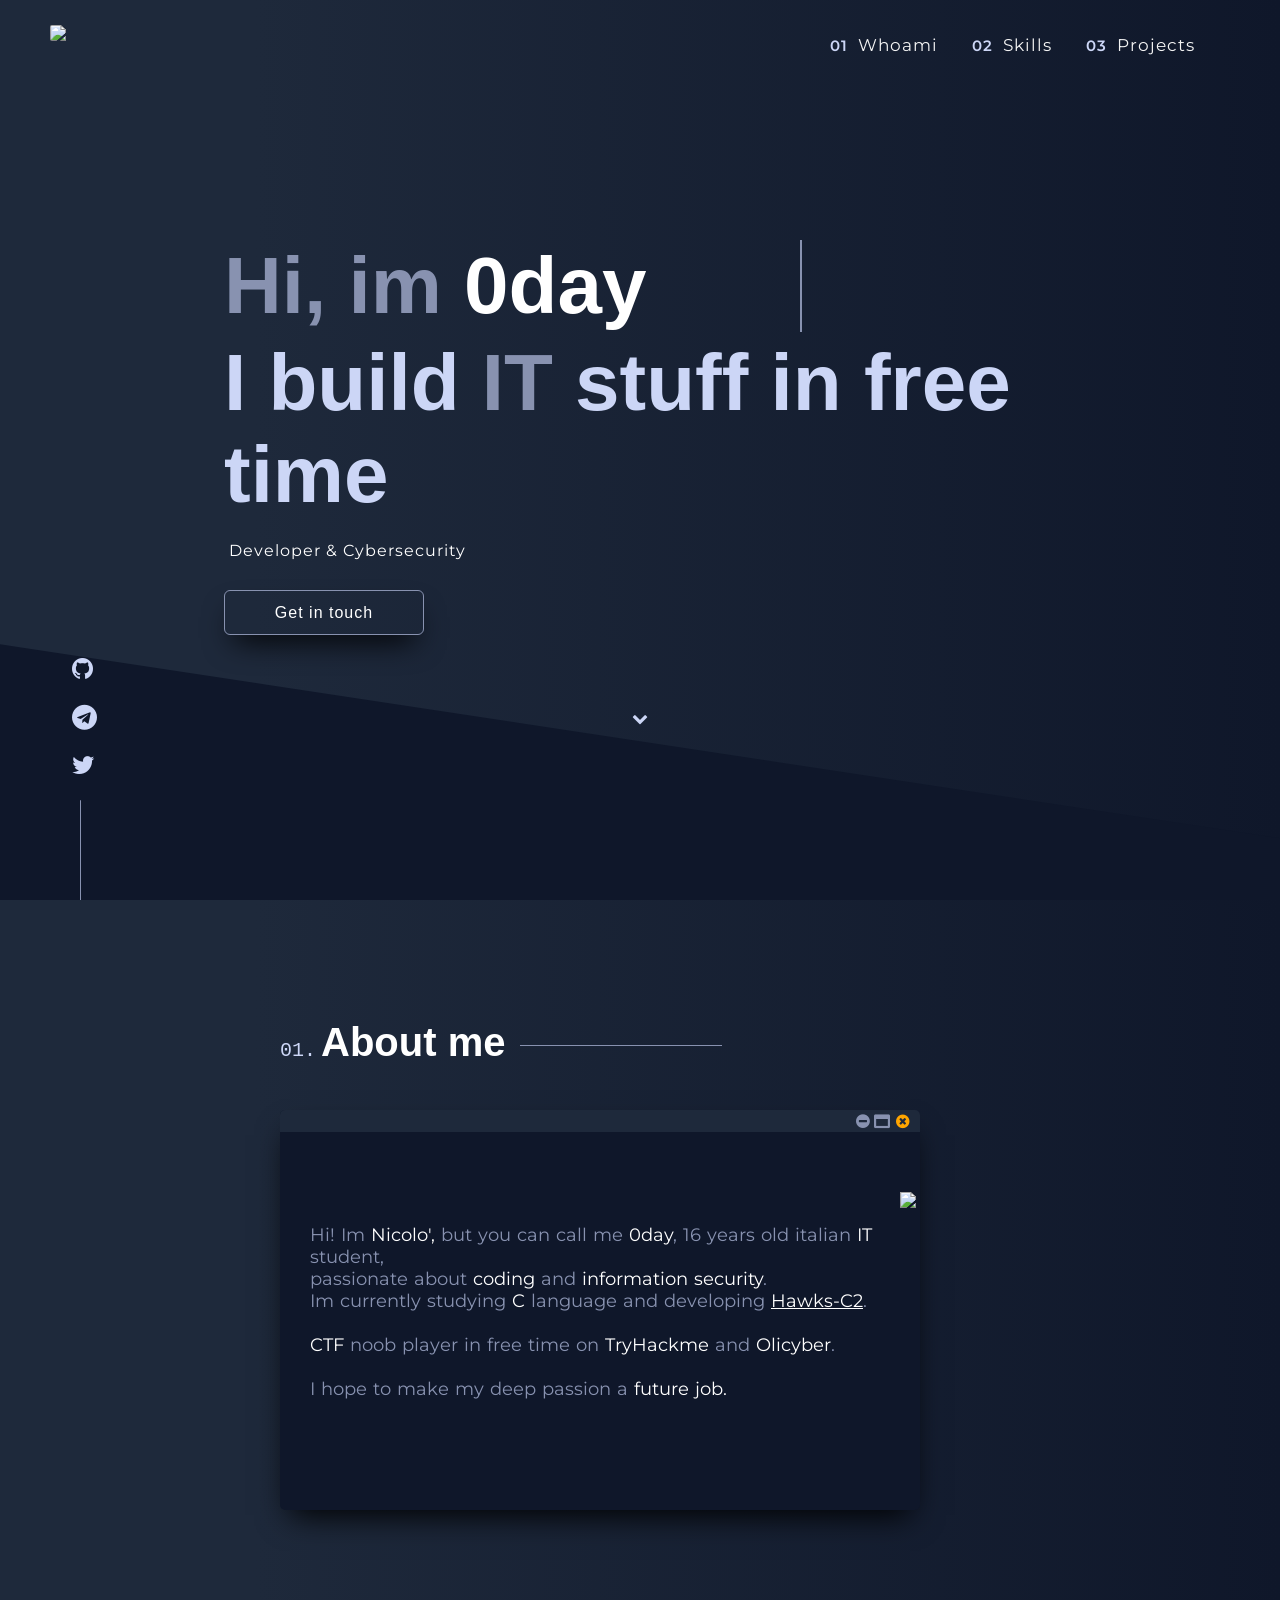
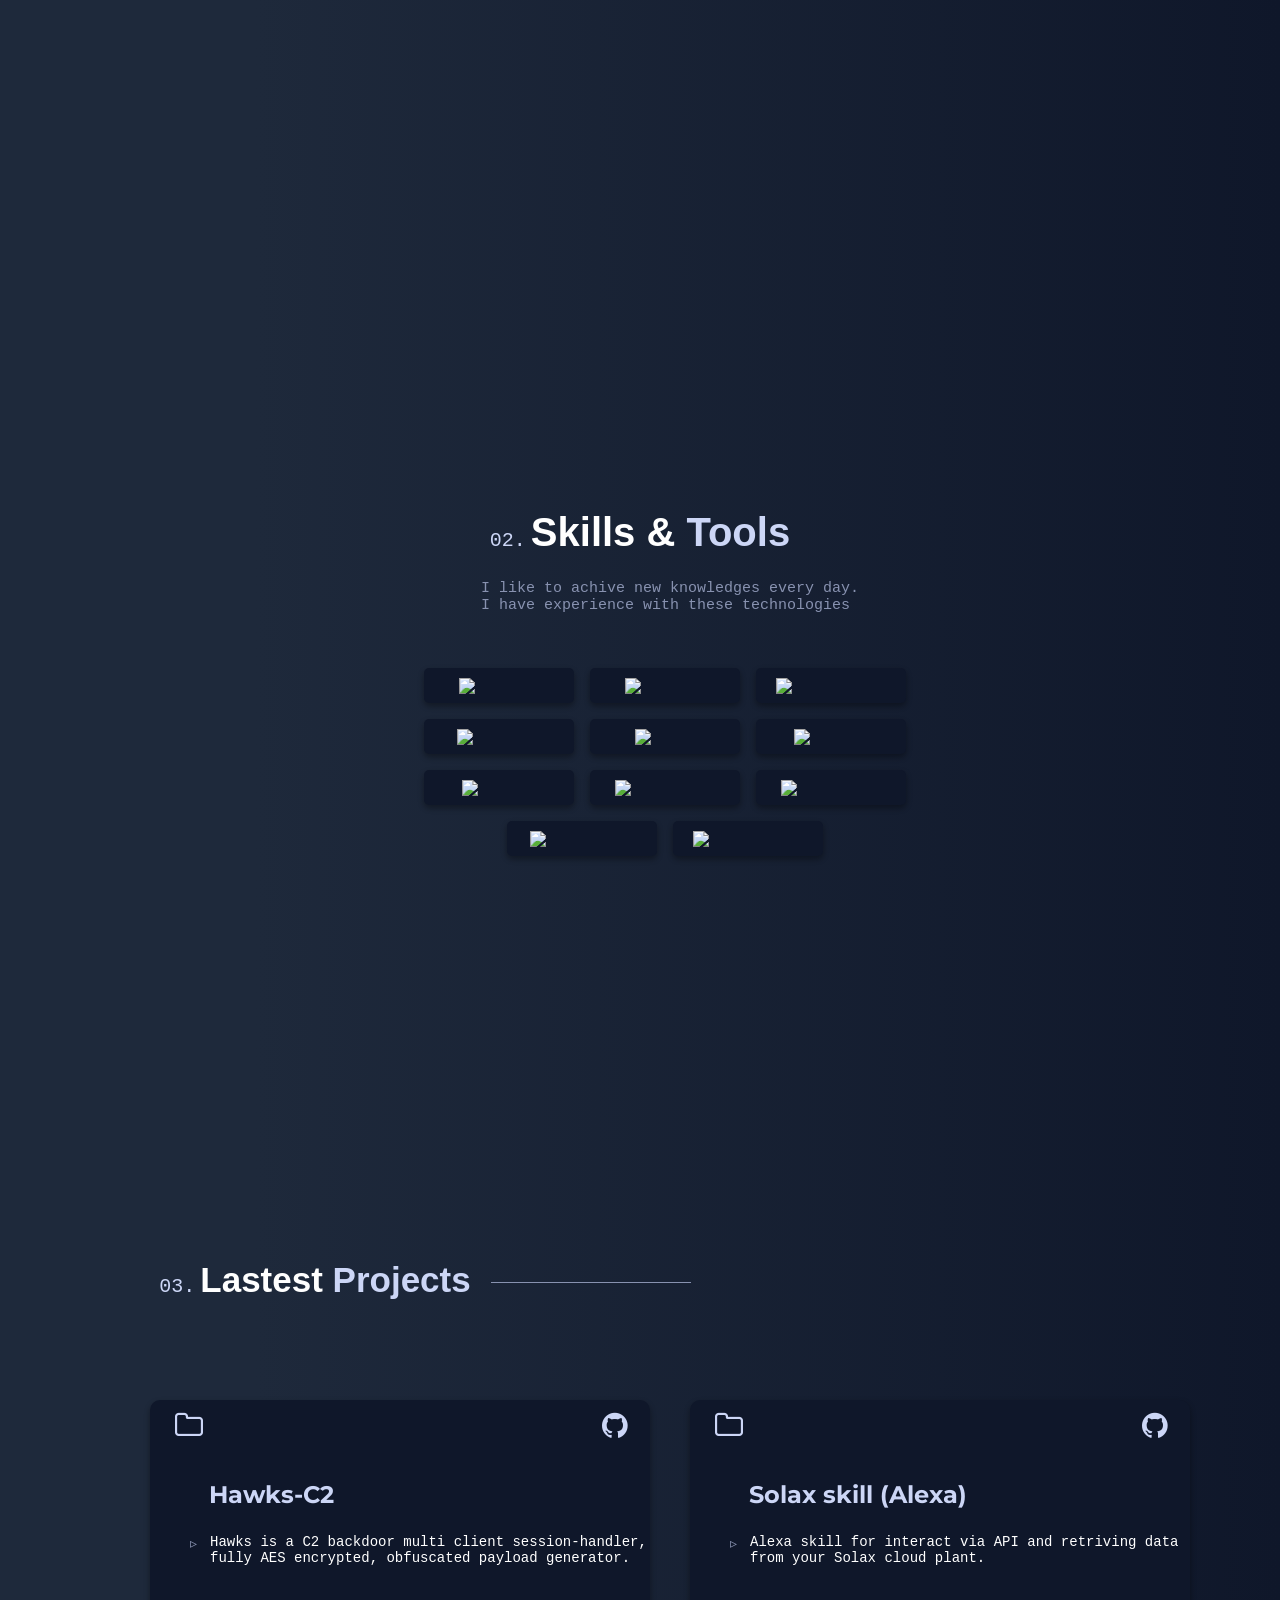
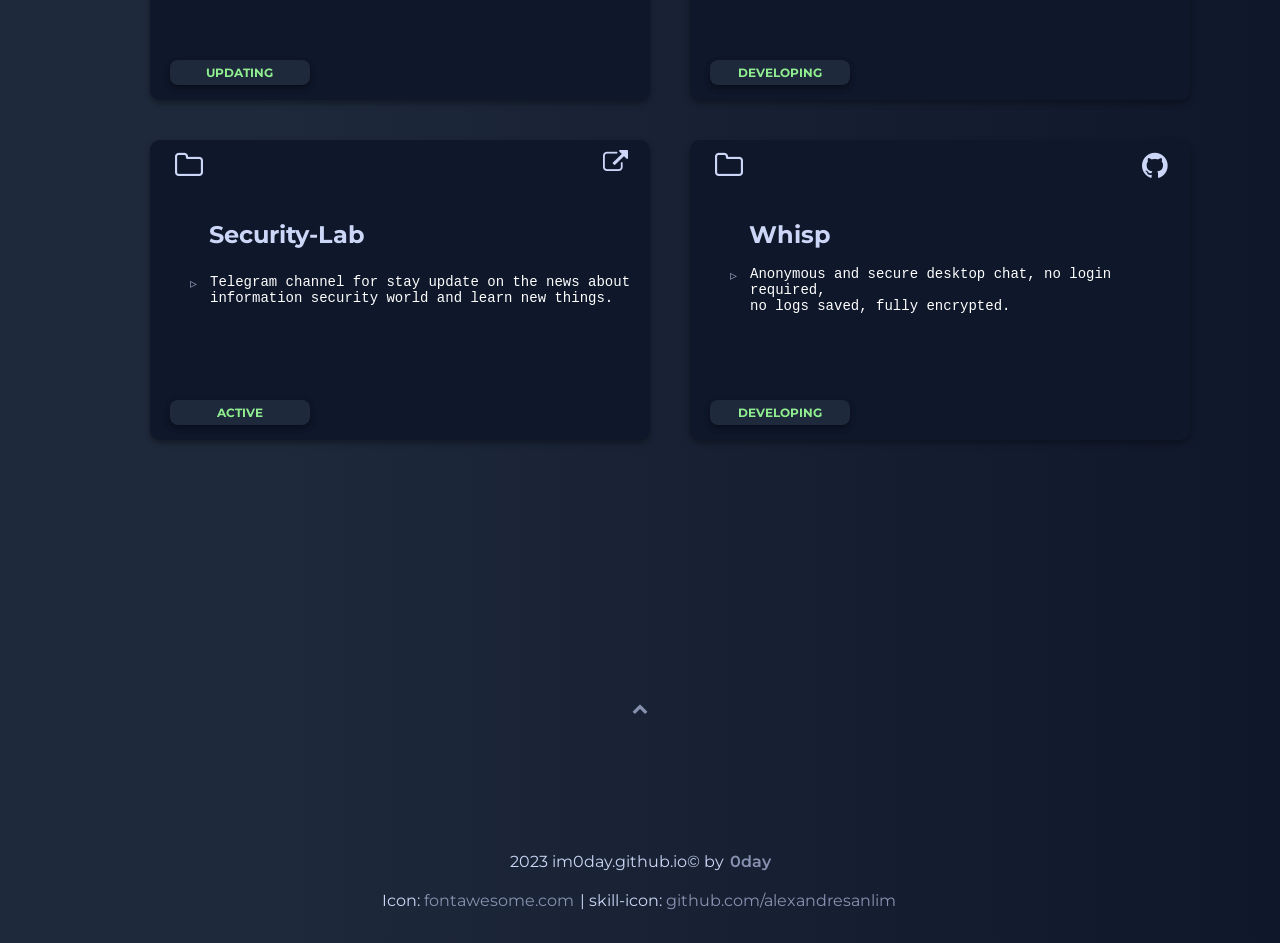
==== index.html @ f6abd4c8 "Add files via upload" ====
<!DOCTYPE html>
<html lang="en">
<head>
    <meta charset="UTF-8">
    <meta name="viewport" content="user-scalable=no, width=device-width, initial-scale=1.0" />
    <meta name="apple-mobile-web-app-capable" content = "yes" />
   
    <title>0day - Portfolio</title>
        <link rel = "icon" type = "image/x-icon" href = "/IMG/favicon-32x32.png">
        <link rel  = "stylesheet"  type = "text/css" href="style.css">
        <link href = "https://unpkg.com/aos@2.3.1/dist/aos.css" rel = "stylesheet"> 
        <link rel  = "stylesheet" href = "https://cdnjs.cloudflare.com/ajax/libs/font-awesome/4.7.0/css/font-awesome.min.css">
        <link rel  = "stylesheet" href = "https://cdn.jsdelivr.net/gh/lipis/flag-icons@6.6.6/css/flag-icons.min.css">
        <link rel  = "stylesheet" href = "https://fonts.googleapis.com/css?family=Montserrat">
        <link rel  = "stylesheet" href = "https://fonts.googleapis.com/css?family=Roboto Mono">
</head>

<html>
<body>

<div class = "loading-wrap">
    <div data-aos = "fade-in" data-aos-delay = "0" class = "loading-text">BOOTING...</div>
</div>

<nav class =  "navbar">
    <a href = "index.html">
        <img class = "nav-logo" src = "/IMG/logo.png">
    </a>
    <img class = "menu-icon"  src = "/IMG/menu-open.png"  onclick = "mobile_menu()">

    <ul class = "nav-content">
        <li><a href = "#ancor2"><span>01</span> Whoami</a></li>
        <li><a href = "#ancor3"><span>02</span> Skills</a></li>
        <li><a href = "#ancor4"><span>03</span> Projects</a></li>
    </ul>
</nav>


<nav class = "mobile-nav">
    <img class = "menu-icon-close" src = "/IMG/close-icon.png" onclick = "mobile_menu()">

    <ul class = "mobile-content">
        <li><a href = "#ancor2" onclick = "mobile_menu()" ><span>01 </span> Whoami </a></li>
        <li><a href = "#ancor3" onclick = "mobile_menu()"><span>02 </span> Skills</a></li>
        <li><a href = "#ancor4" onclick = "mobile_menu()"><span>03 </span> Projects</a></li>
    </ul>
</nav>

<!--Main header--------------->
<div id = "ancor1"></div>
<main>
    <div class = "type-box">
        <h1 data-aos-delay = "1000" data-aos = "fade-in" data-aos-duration = "500" class = "main-header">
            Hi, im <span style = "color: white">0day</span>
        </h1>
        <h1 data-aos-delay = "1200" data-aos = "fade-in" data-aos-duration = "600" class = "main-header-second">
            I build <span style = "color: #8892B0">IT </span>stuff in free time
        </h1>
        <h2 data-aos-delay = "1400" data-aos = "fade-in" data-aos-duration = "600" class = "subtitle-main-header">
            Developer & Cybersecurity 
        </h2>

        <button data-aos-delay = "1600" data-aos = "fade-in" data-aos-duration = "600" class = "get-in-touch">
            <a  href = "mailto:Im0day@proton.me">Get in touch</a>
        </button>

        <a data-aos-delay = "1600" data-aos = "fade-in" data-aos-duration = "600" class = "next-section-container " href = "#ancor2">
            <i class = "fa fa-chevron-down fa-1x " aria-hidden = "true"></i>
        </a>
    </div> 
</main>

<!--About me--------------->
<section class = "whoami-section" id = "ancor2">    
    <h2 data-aos-delay = "500" data-aos = "fade-up" data-aos-duration = "500" class = "header-whoami">
        <span class = "index-whoami">01.</span>About me</h2>

    <div data-aos-delay = "500" data-aos = "fade-up" data-aos-duration = "500" class = "whoami-container">
        <div class = "terminal-menu">
            <i class = "full-screen fa fa-window-maximize"></i>
            <i class = "close-icon fa fa-times-circle"></i>
            <i class = "minimize-screen fa fa-minus-circle"></i>
        </div>

        <div class = "whoami-content">
            <p>
                Hi! Im <span class = "evidence">Nicolo', </span>but you can call me <span class = "evidence">0day</span>, 16 years old italian <span class = "evidence">IT</span> student,<br> 
                passionate about <span class = "evidence">coding</span> and <span class = "evidence">information security</span>.
                <br>Im currently studying <span class = "evidence">C</span> language and developing <a class = "link-to-project" href = "#projects">Hawks-C2</a>.<br>
                <br><span class = "evidence">CTF</span> noob player in free time on <span class = "evidence">TryHackme</span> and <span class = "evidence">Olicyber</span>.<br>
                <br>I hope to make my deep passion a <span class = "evidence">future job.</span>
            </p>  
        </div>

        <img class = "vector-img" src = "/IMG/vector.svg">
    </div>
</section>     

<!--Skills--------------->
<section id = "ancor3" class = "skills-section">
    <div class = "header-skills">
        <h1>
            <span class = "index-skills">02.</span></span>Skills & <span style = "color: #CCD6F6">Tools</span>
        </h1>

        <p data-aos-delay = "400" data-aos = "fade-in" data-aos-duration = "500" class = "subtitle-skill">
            I like to achive new knowledges every day.<br>I have experience with these technologies
        </p>
    </div>

    <div data-aos-delay = "600" data-aos = "fade-up" data-aos-duration = "500"  class = "skill-container">

        <div class = "skill-item">
            <div class = "skill-name"><img style = "width: 80px" src = "https://img.shields.io/badge/HTML5-0F172A?style=for-the-badge&logo=html5&logoColor=f06529"></div>
        </div>

        <div class = "skill-item">
            <div class = "skill-name"><img style = "width: 80px" src = "https://img.shields.io/badge/CSS3-0F172A?style=for-the-badge&logo=css3&logoColor=blue"></div>
        </div>

        <div class = "skill-item">
            <div class = "skill-name"><img style = "width: 110px" src = "https://img.shields.io/badge/JavaScript-0F172A?style=for-the-badge&logo=javascript&logoColor=F7DF1E"></div>
        </div>

        <div class = "skill-item">
            <div class = "skill-name"><img style = "width: 85px" src = "https://img.shields.io/badge/Python-0F172A?style=for-the-badge&logo=python&logoColor=yellow"></div>
        </div>
        
        <div class = "skill-item">
            <div class = "skill-name"><img style = "width: 60px"  src = "https://img.shields.io/badge/C-0F172A?style=for-the-badge&logo=c&logoColor=blue"></div>
        </div>

        <div class = "skill-item">
            <div class = "skill-name"><img style = "width: 75px" src = "https://img.shields.io/badge/GIT-0F172A?style=for-the-badge&logo=git&logoColor=red"></div>
        </div>

        <div class = "skill-item">
            <div class = "skill-name"><img style = "width: 75px" src = "https://img.shields.io/badge/C%23-0F172A?style=for-the-badge&logo=c-sharp&logoColor=green"></div>
        </div>

        <div class = "skill-item">
            <div class = "skill-name"><img style = "width: 100px" src = "https://img.shields.io/badge/Debian-0F172A?style=for-the-badge&logo=debian&logoColor=orange"></div>
        </div>

        <div class = "skill-item">
            <div class = "skill-name"><img style = "width: 100px" src = "https://img.shields.io/badge/VSCode-0F172A?style=for-the-badge&logo=visual%20studio%20code&logoColor=blue"></div>
        </div>

        <div class = "skill-item">
            <div class = "skill-name"><img style = "width: 105px" src = "https://img.shields.io/badge/VMware-0F172A?style=for-the-badge&logo=VMware&logoColor=white"></div>
        </div>

        <div class = "skill-item">
            <div class = "skill-name"><img style = "width: 110px"  src = "https://img.shields.io/badge/VirtualBox-0F172A?style=for-the-badge&logo=VirtualBox&logoColor=cyan"></div>
        </div>
    </div>     
</section>

<!--Projects--------------->
<section id = "ancor4" class = "projects-section">

        <h1 data-aos-delay = "200" data-aos = "fade-down" data-aos-duration = "400" class = "header-projects">
            <span class = "index-projects">03.</span>Lastest <span style = "color: #CCD6F6">Projects</span>
        </h1>

        <div class = "projects-container">
            <div data-aos-delay = "500" data-aos = "fade-in" data-aos-duration = "400"  class = "project-item">
                <i id = "fa-folder" class="fa fa-folder-o" aria-hidden="true"></i>

            <div class = "project-status">
                <div>UPDATING</div>
            </div>

            <h1 class = "project-title">Hawks-C2</h1>
                <p class = "project-dscp">
                    Hawks is a C2 backdoor multi client session-handler,
                    fully AES encrypted, obfuscated payload generator.

            <div class = "project-link">
                <a href = "https://github.com/Im0day/Im0day" target="_blank"> 
                    <i id = "fa-icon" class = "fa fa-github"></i>
                </a>
            </div>  
        </div>


        <div data-aos-delay = "500" data-aos = "fade-in" data-aos-duration = "400"  class = "project-item">
            <i id = "fa-folder" class="fa fa-folder-o" aria-hidden="true"></i>

            <div class = "project-status">
                <div>DEVELOPING</div>
            </div>

            <h1 class = "project-title">Solax skill (Alexa)</h1>    
                <p class = "project-dscp">
                    Alexa skill for interact via API and retriving data from your Solax cloud plant. 
                </p>

            <div class = "project-link">
                <a href =  "https://github.com/Im0day/Im0day" target = "_blank"> 
                    <i id = "fa-icon" class = "fa fa-github"></i>
                </a>
            </div>  
        </div>   

        <div data-aos-delay = "500" data-aos = "fade-in" data-aos-duration = "400"  class = "project-item">
            <i id = "fa-folder" class="fa fa-folder-o" aria-hidden="true"></i>

            <div class = "project-status">
                <div>ACTIVE</div>
            </div>

            <h1 class = "project-title">Security-Lab</h1>    
                <p class = "project-dscp">
                    Telegram channel for stay update on the news about information security world and learn new things.  
                </p>

            <div class = "project-link">
                <a href =  "https://t.me/CyberSec_Lab_ITA" target = "_blank"> 
                    <i  style = "font-size: 25px" id = "fa-icon" class = "fa fa-external-link"></i>
                </a>
            </div>  
        </div>   

        <div data-aos-delay = "500" data-aos = "fade-in" data-aos-duration = "400"  class = "project-item">
            <i id = "fa-folder" class="fa fa-folder-o" aria-hidden="true"></i>

            <div class = "project-status">
                <div>DEVELOPING</div>
            </div>

            <h1 class = "project-title">Whisp</h1>    
                <p class = "project-dscp">
                    Anonymous and secure desktop chat, no login required,<br> no logs saved, fully encrypted. 
                </p>

            <div class = "project-link">
                <a href =  "https://github.com/Im0day/Im0day" target = "_blank"> 
                    <i id = "fa-icon" class = "fa fa-github"></i>
                </a>
            </div>  
        </div>   
    </div>
</section>


<!--Contacts--------------->
<div  data-aos-delay = "0" data-aos = "fade-up" data-aos-duration = "600" class = "contact-column">
    <div data-aos-delay = "500" data-aos = "fade-in" data-aos-duration = "500"  class = "social-icons">
        <a href = "https://github.com/Im0day/"  target = "_blank" >
            <i id = "#github-ico" aria-hidden="true" class = "fa fa-github"></i>
        </a>

        <a href = "https://t.me/X0dayy"  target="_blank" >
            <i id = "#telegram-ico" aria-hidden="true" class = "fa fa-telegram"></i>
        </a>

        <a href = "https://twitter.com/im0day_" target="_blank">
            <i id = "#twitter-ico" aria-hidden="true" class = "fa fa-twitter"></i>
        </a>
    </div>
</div>

<div class = "back-main">
    <a href = "#ancor1"><i class="fa fa-chevron-up fa-1x"></i></a>
</div>

<footer>
    <div class = "copyright">
        2023 im0day.github.io&#169 by <span> 0day</span>
    </div>

    <div class = "resources">
        Icon: <a href = "https://fontawesome.com" target = "_blank"><span>fontawesome.com</span></a>
        | skill-icon: <a href = "https://github.com/alexandresanlim" target = "_blank"><span>github.com/alexandresanlim</span></a>
    </div>
</footer>


<!--Shape--------------->
<div class="shape-divider-bottom">
    <svg data-name = "Layer 1" xmlns = "http://www.w3.org/2000/svg" viewBox = "0 0 1200 120" preserveAspectRatio = "none">
        <path d = "M1200 120L0 16.48 0 0 1200 0 1200 120z" class = "shape-fill"></path>
    </svg>
</div>


<!--Scripts--------------->
<script src="https://unpkg.com/aos@next/dist/aos.js"></script>
<script src  = "https://ajax.googleapis.com/ajax/libs/jquery/3.6.1/jquery.min.js"></script>
<script src = "app.js"></script>
<script> AOS.init({once: true});</script>

    </body>
</html>
---- style.css ----
*{
    padding: 0;
    margin: 0;
    text-decoration: none;
    list-style: none;
    box-sizing: border-box;}

:root{
   --main-color: #0F172A;
   --content-font: Helvetica;
   --navbar-font: "Montserrat";
   --second-color: #8892B0;
   --third-color: #CCD6F6;
   --shade-color: #1E293B;}

html {
    scroll-behavior: smooth;}
    
body{
    background-color: var(--main-color);
    background: linear-gradient(270deg, rgba(15,23,42,1) 0%, rgba(30,41,59,1) 80%); 
    height: 250vh;
    overflow-x: hidden;}


/*Loader wrapper-----------------*/ 
.loading-wrap{
    width: 100%;
    height: 100%;
    background: #0F172A url(/IMG/loader.svg) no-repeat center center;
    overflow-y: hidden;
    position: fixed;
    top: 0;
    display: flex;
    justify-content: center;
    z-index: 1000;}

.loading-wrap .loading-text{
    color: var(--third-color);
    margin-left: 20px;
    margin-top: 31%;
    font-family: var(--content-font);
    letter-spacing: 3px;}

@media (max-width: 600px){
    .loading-wrap .loading-text{
        padding: 85%;
        margin-left: 10px;
    }
}



/*Navbar-----------------*/ 
.navbar{
    background-color: transparent;
    position: fixed;
    z-index: 100;
    width: 100%;
    top: 0;
    left: 0;
    height: 13vh;
    transition: all 0.5s;}

.navbar .nav-content{
    margin: 0;
    padding: 0;
    text-align: right;
    padding-right: 70px;
    padding-top: 20px;}

.navbar li{
    display: inline-block;
    padding: 15px;
    text-align: center;
    transition: all 0.2s;}

.navbar li a{
    font-family: "Montserrat";
    text-decoration: none;
    letter-spacing: 1px;
    color: #f4f4f4;
    font-size: 17px;
    font-family: var(--navbar-font);
    transition: 0.5s;}

.nav-content i{
    color: var(--second-color);
    font-family: "Montserrat";
    text-decoration: none;
    padding-left: 20px;}

.nav-content  a:hover{
    color: var(--second-color);
    transition: 0.5s;}

.nav-content li span{
    font-family: Helvetica;
    color: var(--third-color);
    font-size: 15px;
    padding-right: 5px;
    font-weight: 600;
    font-family: var(--navbar-font)}

.nav-logo{
    width: 8%;
    border-radius: 2px;
    position: absolute;
    margin: 25px 50px;
    transition: all 0.2s;}

.navbar.scroll{
    -webkit-backdrop-filter: blur(10px);
    backdrop-filter: blur(10px);
    background-color: transparent;
    height: 11vh;
    box-shadow: 0px 1px 1px;
    transition: all 0.3s;}
    
.navbar.scroll li{
    margin-top: 0px;
    transition: all 0.5s}

.navbar.scroll .logo{
    transition: all 0.2s;}

.menu-icon{
    display: none;}

/*Desktop navbar-----------------*/
@media (min-width: 1920px){
    .navbar{
        height: 12vh}

    .navbar .navcontent{
        padding-top: 25px;}

    .navbar.scroll{
        height: 10vh;}

    .nav-logo{
        width: 7%;}
}

/*Mobile navbar-----------------*/ 
@media (max-width: 600px){
    .navbar{
        box-shadow: none;
        transition: all 0.5s;}

    .navbar .nav-content{
        display: none;}
        
    .menu-icon{
        display: flex;
        margin: 33px 320px;
        width: 35px;
        color: var(--second-color); }

    .nav-logo{
        margin: 30px 0px;
        width: 32%;
        transition: 0.2s;
        z-index: -1;}

    .navbar.scroll{
        height: 12vh;
        transition: all 0.2s;}

    .navbar.scroll .nav-logo{
        margin: 30px 0px;}
}


/* Mobile menu-----------------*/ 
.menu-icon-close  {
    position: absolute;
    margin: 30px 200px;
    width: 35px;
    color: var(--second-color);}

.mobile-nav{
    background-color: transparent;
    -webkit-backdrop-filter: blur(10px);
    backdrop-filter: blur(80px);
    box-shadow: rgba(0, 0, 0, 0.45) 0px 20px 30px -10px;
    height: 100%;
    right: 0;
    top: 0;
    position: fixed;
    display: none;
    width: 70%;
    z-index: 300;
    transition: all 0.2s ease-in-out;}

.mobile-content{
    justify-content: center;
    align-items: center;
    padding-top: 200px;
    transition: all 0.5s ease-in;}

.mobile-content li span{
    color:var(--second-color);
    font-family: Helvetica;
    font-weight: 800;
    font-size: 25px;
    padding-right: 25px;}

.mobile-nav li{
    text-decoration: none;
    padding: 25px;}

.mobile-nav li a{
    color: white;
    font-family: "Montserrat";
    letter-spacing: 1px;
    font-size: 20px;}

.mobile-nav a:hover{
    color: #CCD6F6;
    transition: all 0.2;}


/*Main Header-----------------*/ 
#ancor1{
    margin-top: -200px;
    position: absolute;}
    

main{
    width: 100%;
    height: 80vh;
    margin-top: 150px;
    display: flex;
    justify-content: center;
    align-items: center;}

.type-box{
    width: 65%;
    height: 60vh;}

.main-header{
    width: 13ch;
    color: var(--second-color);
    font-family: var(--content-font);
    font-size: 80px;
    animation: typing 2s steps(12), blink 0.5s step-end infinite alternate;
    white-space: nowrap;
    overflow: hidden;
    border-right: 2px solid;}

@keyframes typing {
    from {
        width: 0}
}
    
@keyframes cursor{
    50% {border-color: white;};
}
          
@keyframes blink {
    50% {
        border-color: transparent}
}

.main-header-second{
    color: var(--third-color);
    font-family: Helvetica;
    padding-top: 5px;
    font-size: 80px;
    overflow: hidden;}

.subtitle-main-header{
    color: white;
    font-family: "Montserrat";
    font-size: 16px;
    font-weight: normal;
    letter-spacing: 1px; 
    padding-top: 20px;
    padding-left: 5px;}

@media (min-width: 1920px){
    .type-box{
        margin-top: 100px;
        width: 60%;}

    .get-in-touch{
        width: 100px;
    }

    
}

@media (max-width: 600px){
    main{
        margin-top: 110px;
    }
    .type-box{
        width: 100%;
        margin-top: 20px;
    }

    .main-header{
        margin-left: 35px;
        width: 75%;
        font-size: 50px;
    }

    .main-header-second{
        margin-left: 35px;
        font-size: 45px;
    }

    .subtitle-main-header{
        margin-left: 35px;
        font-size: 15px;
    }

    .get-in-touch{
        margin-left: 35px;
    }

}

.get-in-touch{
    background-color: transparent;
    display: inline-block;
    cursor: pointer;
    position: absolute;
    font-weight: normal;
    width: 200px;
    height: 45px;
    margin-top: 30px;
    overflow: hidden;
    border: 0.2px solid var(--second-color);
    transition: all 0.3s;
    border-radius: 6px;
    box-shadow: black 0px 15px 30px -10px;  }

.get-in-touch a{
    font-family: Arial, Helvetica, sans-serif;
    font-weight: 500;
    font-size: 16px;
    color: white;
    word-spacing: 0px;
    letter-spacing: 1px;
    transition: all 0.3s ;}
       
.get-in-touch:before {
    content: "";
    position: absolute;
    z-index: -1;
    background-color: var(--second-color);
    height: 150px;
    width: 300px;
    border-radius: 50%;
    top: 100%;
    left: 100%;
    transition: all .7s;}
       
.get-in-touch:hover, .get-in-touch:hover a{
    transform: translateY(-5px);
    color: var(--main-color);}

.get-in-touch:hover:before {
    top: -30px;
    left: -30px;}

.next-section-container{
    color: var(--third-color);
    display: flex;
    margin-top: 150px;

    justify-content: center;
    transition: 0.3s;}

.next-section-container:hover{
    transform: translateY(5px);
    transition: 0.5s;
    color: var(--second-color) ;}


/*About me-----------------*/ 
.whoami-section{
    width: 100%;
    height: 110vh;}

.header-whoami{
    color: white;
    margin-top: 150px;
    margin-left: 280px;
    position: absolute;
    display: relative;
    font-family: var(--content-font);
    font-size: 40px;}

.header-whoami:before{
    content: "";
    border-top: solid 1px var(--second-color);
    width: 202px;
    height: 2px;
    position: absolute;
    margin: 25px 240px;}

.index-whoami{
    color: var(--third-color);
    font: 20px Inconsolata, monospace;
    padding-right: 5px;}

.whoami-container{
    background-color: var(--main-color);
    height: 400px;
    width: 50%;
    border-radius: 5px;
    position: absolute;
    margin: 240px 280px;
    box-shadow: black 0px 15px 30px -10px;}


.terminal-menu{
    background-color: var(--shade-color) ;
    display: flex;
    justify-content: flex-end;
    height: 22px;
    border-top-left-radius: 5px;
    border-top-right-radius: 5px;}

.close-icon{
    margin-right: 10px;
    margin-top: 3px;
    color: orange;}

.full-screen{
    margin-right: 30px;
    margin-top: 3px;
    color: var(--second-color);
    position: absolute;}

.minimize-screen{
    margin-top: 3px;
    margin-right: 50px;
    position: absolute;
    color: var(--second-color)}

.whoami-content{
    display: flex;
    align-items: center;
    width: 100%;
    object-fit: cover;
    height: 90%;}

.whoami-content p{
    margin-left: 30px;
    font-family: "Montserrat";
    font-size: 18px;
    word-spacing: 1px;
    color: var(--second-color);}

.link-to-project{
    color: white;
    text-decoration: underline;}

.link-to-project:hover{
    color: var(--second-color);
    animation: 0.2s;}

.evidence{
    color: white;}
    
.vector-img{
    margin: -300px 620px;
    width: 65%;
    position: absolute;}

@media (min-width: 1920px){
    .whoami-section{
        width: 100%;
    }
    .header-whoami{
        margin-left: 400px;
    }

    .whoami-container{
        margin-left: 400px;}

    .vector-img{
        margin: -300px 740px;
        width: 60%;}
}

@media (max-width: 600px){
    .whoami-section{
        width: 100%;}

    .vector-img{
        display: none}

    .header-whoami{
        font-size: 30px;
        margin-left: 30px;}
    
    .index-whoami{
        font: 20px Inconsolata, monospace;}

    .header-whoami:before{
        width: 130px;
        width: 150px;
        margin: 20px 180px;}

    .whoami-container{
        width: 100%;
        margin-left: 0px;
        margin-top: 220px;
        background-color: transparent;
        box-shadow: none; }

    .whoami-content{
        width: 95%;
        word-break: normal;
        word-spacing: 0.5px; 
    }

    .whoami-container .terminal-menu{
        display: none;}

}



/*Skills-----------------*/
.skills-section{    
    width: 100%;
    height: 100vh;
    display: flex;
    justify-content: center;
    margin-top: 100px;}

.header-skills{
    width: 100%;
    display: flex;
    height: 200px;
    margin-top: 150px;
    justify-content: center;}
    
.header-skills h1{
    color: white;
    font-family: var(--content-font);
    font-size: 40px; }


.index-skills{
    color:  var(--third-color);
    font: 20px Inconsolata, monospace;
    padding-right: 5px;}
    

.subtitle-skill{
    font: 15px Inconsolata, monospace;
    margin-top: 70px;
    margin-left: 60px;
    color: var(--second-color);
    position: absolute; }
        

.skill-container {
    width: 600px;
    display: flex;
    position: absolute;
    flex-wrap: wrap;
    justify-content: center;
    margin-left: 50px;
    margin-top: 300px;}

.skill-item {
    width: 150px;
    background-color: var(--main-color);
    height: 35px;
    text-align: center;
    border-radius: 5px;
    margin: 8px 8px;
    display: flex;
    justify-content: center;
    align-items: center;
    box-shadow: rgba(0, 0, 0, 0.16) 0px 3px 6px, rgba(0, 0, 0, 0.23) 0px 3px 6px;
    transition: transform 0.2s ease; 
    cursor: pointer;}

.skill-name {
    display: flex;
    justify-content: center;
    align-items: center;}
    
.skill-name img{
    display: block;
    margin: 0 auto;}

.skill-item:hover{
    transform: scale(1.1);
    transition: 0.2s;}

/*Desktop skills */
@media (min-width: 1920px){
    .skill-container{
        margin-top: 280px;
        margin-left: 40px;
    }
}

/*Mobile skills-----------------*/ 
@media (max-width: 600px) {
    .skills-section{
        display: flex;
        justify-content: center;
        text-align: center;
        margin-top: 0px;}

    .header-skills {
        font-size: 35px;
        margin-left: -20px;
        margin-top: 0px;}
    
    .subtitle-skill {
        font-size: 12px;
        width: 100%;
        margin-right: 30px;}

    .skill-container {
      margin: 130px 0px;
      width: 400px;}
    
    .skill-item {
        height: 40px;
        width: 150px;
        margin: 8px 8px;
    }
}


/*Projects-----------------*/ 
.projects-section{
    width: 100%;
    position: relative;
    height: 110vh;
    display: flex;
    flex-wrap: wrap;
    justify-content: center;}

.index-projects{
    color:  var(--third-color);
    font: 20px Inconsolata, monospace;
    padding-right: 5px;}

.header-projects{
    color: white;
    margin-right: 650px;
    font-family: var(--content-font);
    font-size: 35px;   
    height: 20vh;}

.projects-container{
    width: 100%;
    display: flex;
    position: absolute;
    flex-wrap: wrap;
    justify-content: center;
    align-items: center;
    margin: 120px 0px 0px 60px;}

.project-item{
    background-color: var(--main-color);
    height: 300px;
    width: 500px;
    position: relative;
    border-radius: 10px;
    box-shadow: rgba(0, 0, 0, 0.16) 0px 3px 6px, rgba(0, 0, 0, 0.23) 0px 3px 6px;
    margin: 20px 20px;
    align-items: center;
    display: flex;
    flex-wrap: wrap;
    justify-content: center;}

#fa-folder{
    color: var(--third-color);
    font-size: 30px;
    position: absolute;
    top: 10px;
    left: 25px;}

.header-projects::after{
    content: "";
    border-top: solid 1px var(--second-color);
    width: 200px;
    height: 2px;
    position: absolute;
    margin: 22px 20px;}

.project-status{
    background-color: var(--shade-color);
    height: 25px;
    width: 140px;
    position: absolute;
    border-radius: 8px;
    left: 20px;
    top: 260px;
    box-shadow: rgba(0, 0, 0, 0.16) 0px 3px 6px, rgba(0, 0, 0, 0.23) 0px 3px 6px;
    text-align: center;}

.project-status div{
    color: white;
    font-family: "Montserrat";
    font-size: 12px;
    text-align: center;
    font-weight: 700;
    font-size: 12px ;
    margin: 5px;
    color: lightgreen;}

.project-status div span{
    color: var(--third-color);}

.project-title{
    color: var(--third-color);
    font-family: "Montserrat";
    position: absolute; 
    top: 80px;
    left: 59px;}

.project-dscp{
    color: white;
    font: 14px Inconsolata, monospace ;
    left: 60px;
    position: absolute;}

.project-dscp::before{
    content: "▹";
    position: absolute;
    margin: 5px -20px;
    line-height: 10px;
    color: var(--second-color)}

.project-link{
    width: 60px;
    text-align: center;
    position: absolute;
    right: 5px;
    top: 10px;}

#fa-icon{
    font-size: 30px;
    color: var(--third-color);
    transition: 0.3s;}

#fa-icon:hover{
    transform: translateY(-3px);
    transition: 0.3s;}

/*Desktop project */
@media (min-width: 1920px){
    .header-projects{
        margin-right: 750px;
    }
    .projects-section{
        height: 85vh;
    }

    .project-item{
        height: 300px;
        width: 500px;}

    .projects-container{
        width: 70%;
        margin-right: 80px;
    }
}

/*Mobile projects-----------------*/ 
@media (max-width: 600px) {
    .projects-section{
        height:  180vh;}
    
    .header-projects{
        color: white;
        margin-right: 85px;
        font-size: 30px; }

    .projects-container{
        width: 400px;
        margin: 80px 0px 0px 0px;}

    .project-title{
        left: 25px;
        font-weight: 700;}

    .project-dscp{
        font-size: 13px;
        top: 125px;
        left: 27px;
        width: 330px}

    .project-dscp::before{
        top: -2px;
        left: 6px;}
}


/*Shape-----------------*/ 
.shape-divider-bottom{
    position: absolute;
    bottom: 0;
    left: 0;
    width: 100%;
    overflow: hidden;
    line-height: 0;
    transform: rotate(180deg);}

.shape-divider-bottom svg {
    position: relative;
    display: block;
    width: calc(200% + 1.3px);
    height: 450px;
    transform-origin: bottom;
    animation: waveAnimation 8s ease-in-out infinite;}

.shape-divider-bottom .shape-fill {
    fill: var(--main-color);}

.shape-divider-bottom{
    position: fixed;
    bottom: 0;
    left: 0;
    width: 100%;
    z-index: -1;}

@keyframes waveAnimation {
    0% {
        transform: translateX(0);
    }
    50% {
        transform: translateX(-20%);
    }
    100% {
        transform: translateX(0);
    }
}

/*Mobile shape-----------------*/ 

@media (max-width: 600px){
    .shape-divider-bottom svg{
        height: 330px;
    }
}

/*Contacts-----------------*/
.contact-column {
    position: fixed;
    z-index: 999;
    bottom: 0;
    left: 70px;
    height: 100px;
    width: 2px; }

.contact-column::before {
    content: "";
    position: absolute;
    top: 0;
    left: 10px;
    bottom: 0;
    width: 1px;
    background-color: var(--second-color);
    border-top-left-radius: 2px;
    border-top-right-radius: 2px;
    z-index: 9999;}

.social-icons {
    position: absolute;
    bottom: 100px;
    z-index: 9999;
    left: 2px;}

.social-icons a {
    display: block;
    font-size: 25px;
    margin-bottom: 20px;
    color: var(--third-color);
    text-decoration: none;
    transition: 0.2s;
    z-index: 9999; }


.social-icons a:hover{
    color: #f4f4f4;
    transition: 0.2s;}


/*Mobile contacts-----------------*/ 
@media (max-width: 600px) {
    .contact-column{
        position: relative;
        top: 120px;
        right: 0;
        margin-left: 110px;
        height: 85px;
        width: 2px;}
    
    .contact-column::before {
        display: none;
        content: "";
        top: 0;
        right: 10px;
        bottom: 0;
        width: 1px;
        background-color: var(--third-color);
        border-top-left-radius: 2px;
        border-top-right-radius: 2px;}

    .social-icons a {
        font-size: 25px;
        margin-bottom: 15px;
        color: var(--third-color);
        text-decoration: none;
        transition: 0.2s;}
}

.back-main{
    display: flex;
    justify-content: center;
    margin-top: 50px;}

.back-main i{
    color: var(--second-color);
    transition: 0.2s;}

.back-main i:hover{
    transform: translateY(-3px);
    transition: 0.2s;
    cursor: pointer;}



@media (max-width: 600px) {
    .back-main{
        margin-top: 50px;
    }
    .back-main i{  
        font-size: 25px;
    }
}

/*Credits-----------------*/ 

footer{
    clear: both;
    height: 25vh;
    display: flex;
    justify-content: center;
    align-items: center;
    flex-direction: column;
    width: 100%;}

.copyright {
    font-family: "Montserrat";
    margin-top: 100px;
    color: var(--third-color)}

.copyright span{
    color: var(--second-color);
    font-weight: 600;
    transition: 0.2s;
    margin-left: 2px;}

.copyright span:hover{
    color: var(--third-color);
    transition: 0.2s;}

.resources{
    margin-top: 20px;
    font-family: "Montserrat";
    color: var(--third-color);}

.resources span{
    color: var(--second-color);
    margin-right: 2px;
    transition: 0.2s;}

.resources span:hover{
    color: var(--third-color);
    transition: 0.2s;}



@media (max-width: 600px){
    .credits{
        height: 200px;
        top: 0px;}

    .credits-content{
        font-size: 14px;}

    .resources{
        font-size: 10px;}   
}
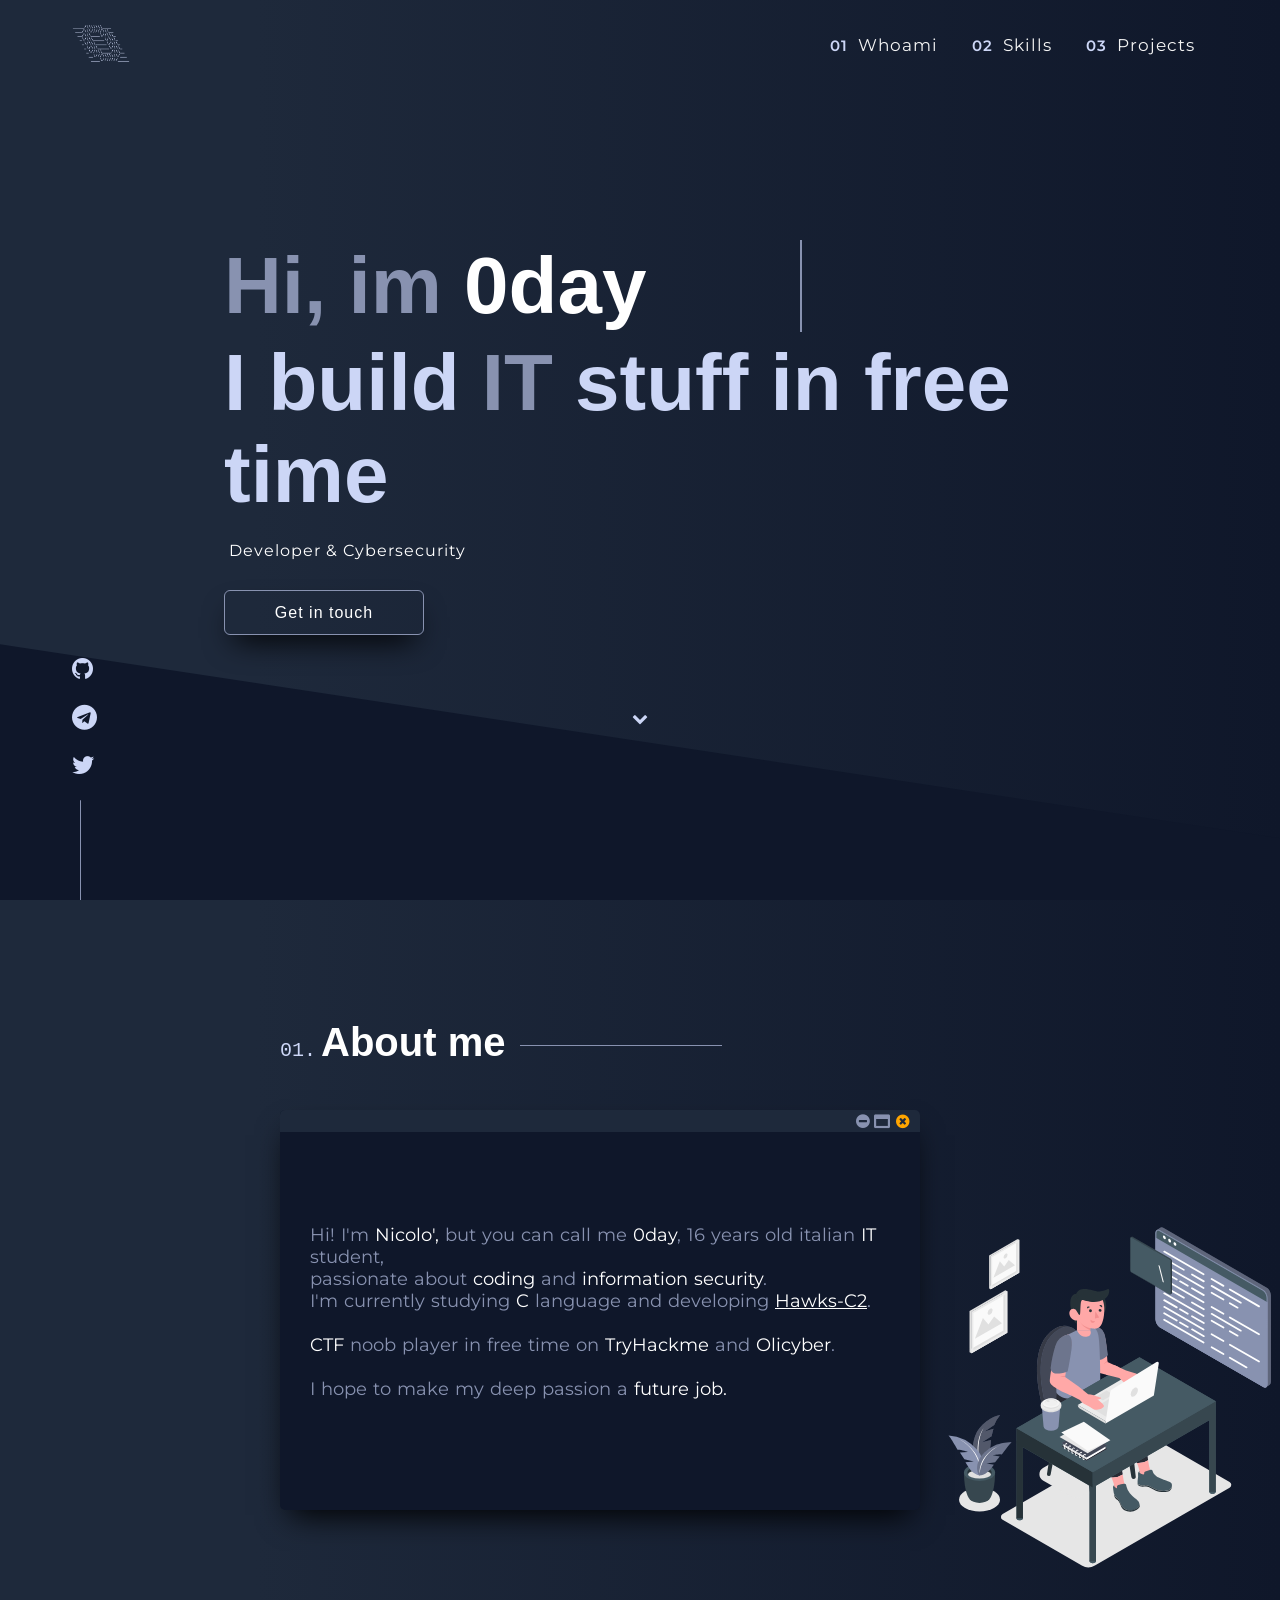
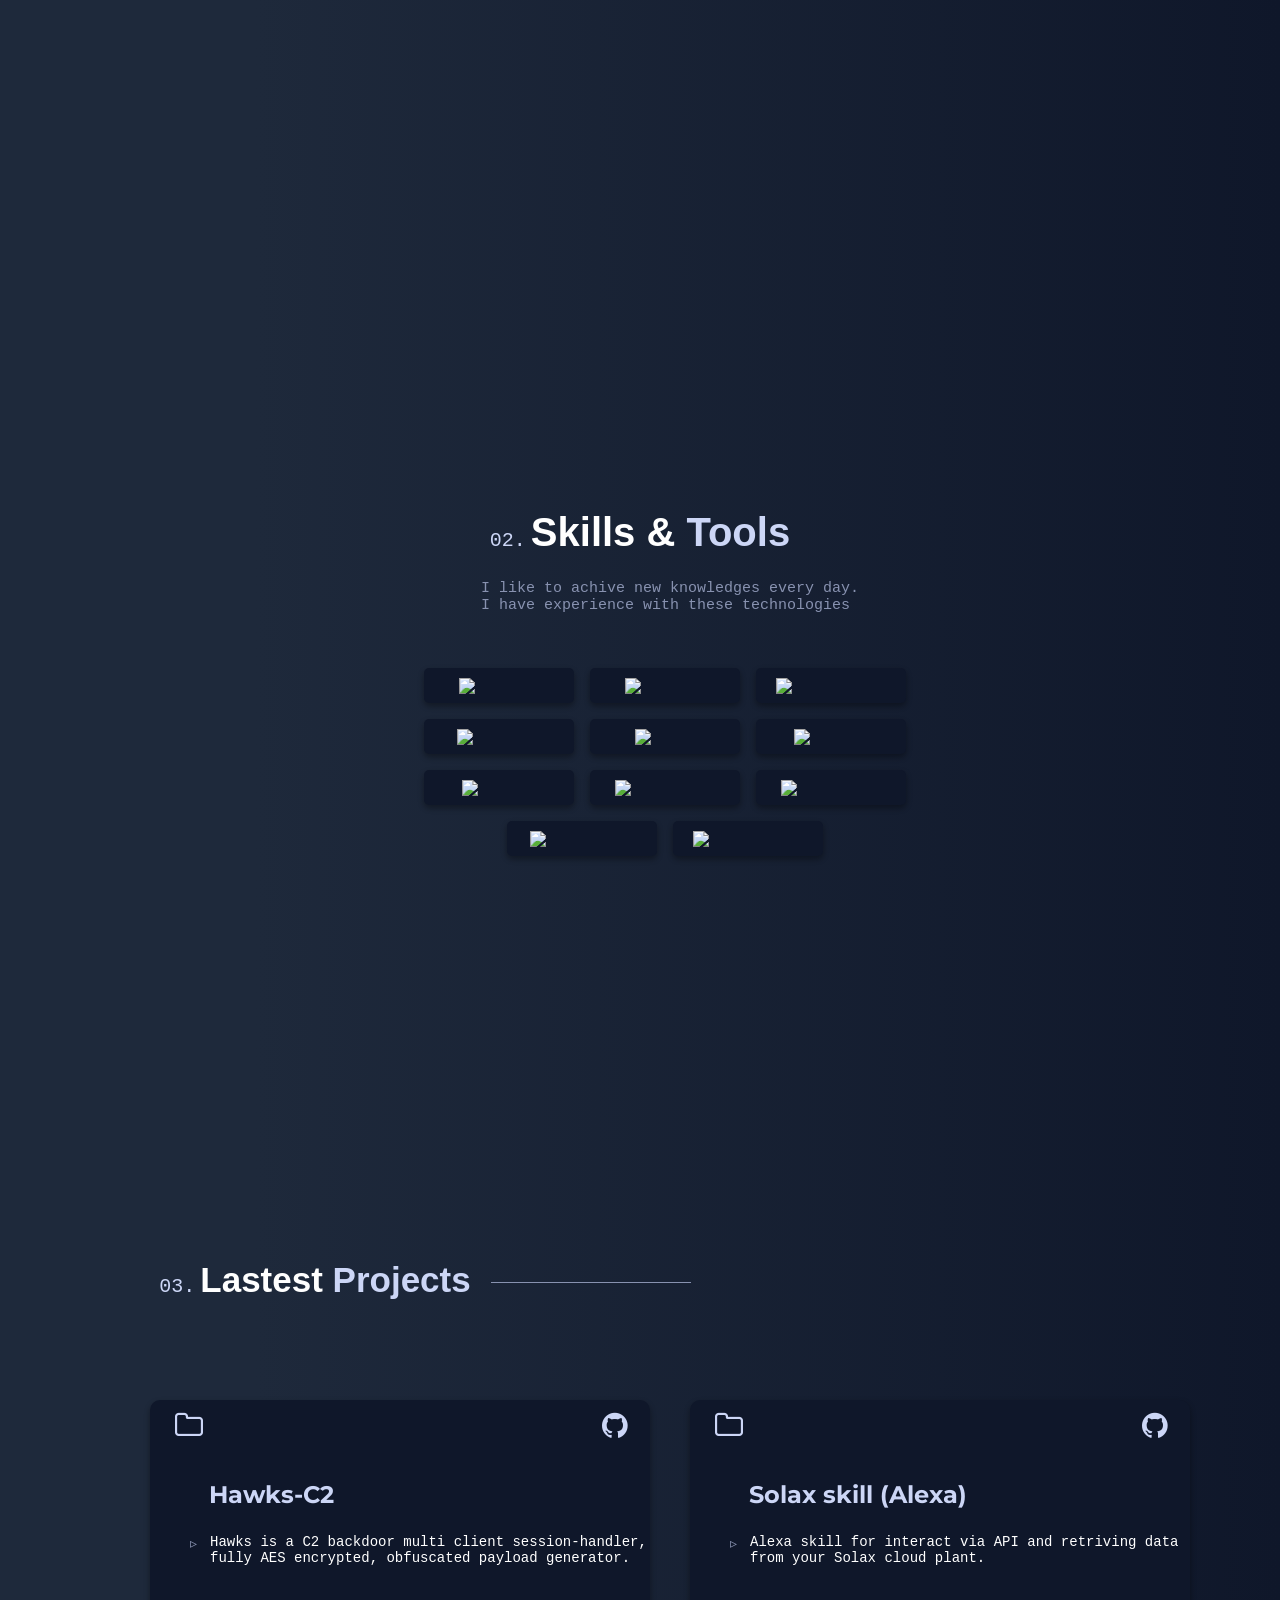
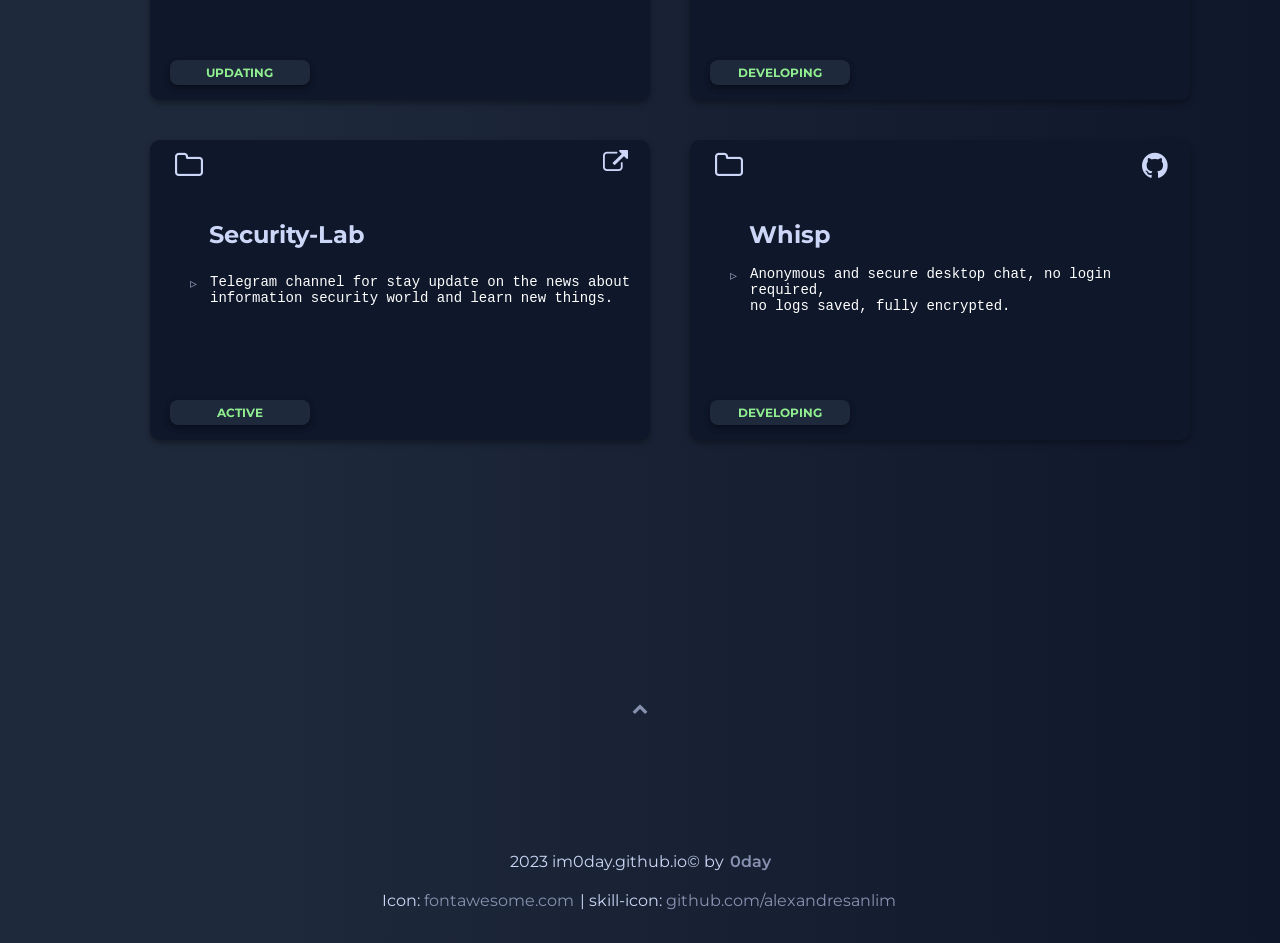
==== commit c37ee922: "Update index.html" ====
--- a/index.html
+++ b/index.html
@@ -84,9 +84,9 @@
 
         <div class = "whoami-content">
             <p>
-                Hi! Im <span class = "evidence">Nicolo', </span>but you can call me <span class = "evidence">0day</span>, 16 years old italian <span class = "evidence">IT</span> student,<br> 
+                Hi! I'm <span class = "evidence">Nicolo', </span>but you can call me <span class = "evidence">0day</span>, 16 years old italian <span class = "evidence">IT</span> student,<br> 
                 passionate about <span class = "evidence">coding</span> and <span class = "evidence">information security</span>.
-                <br>Im currently studying <span class = "evidence">C</span> language and developing <a class = "link-to-project" href = "#projects">Hawks-C2</a>.<br>
+                <br>I'm currently studying <span class = "evidence">C</span> language and developing <a class = "link-to-project" href = "#projects">Hawks-C2</a>.<br>
                 <br><span class = "evidence">CTF</span> noob player in free time on <span class = "evidence">TryHackme</span> and <span class = "evidence">Olicyber</span>.<br>
                 <br>I hope to make my deep passion a <span class = "evidence">future job.</span>
             </p>  
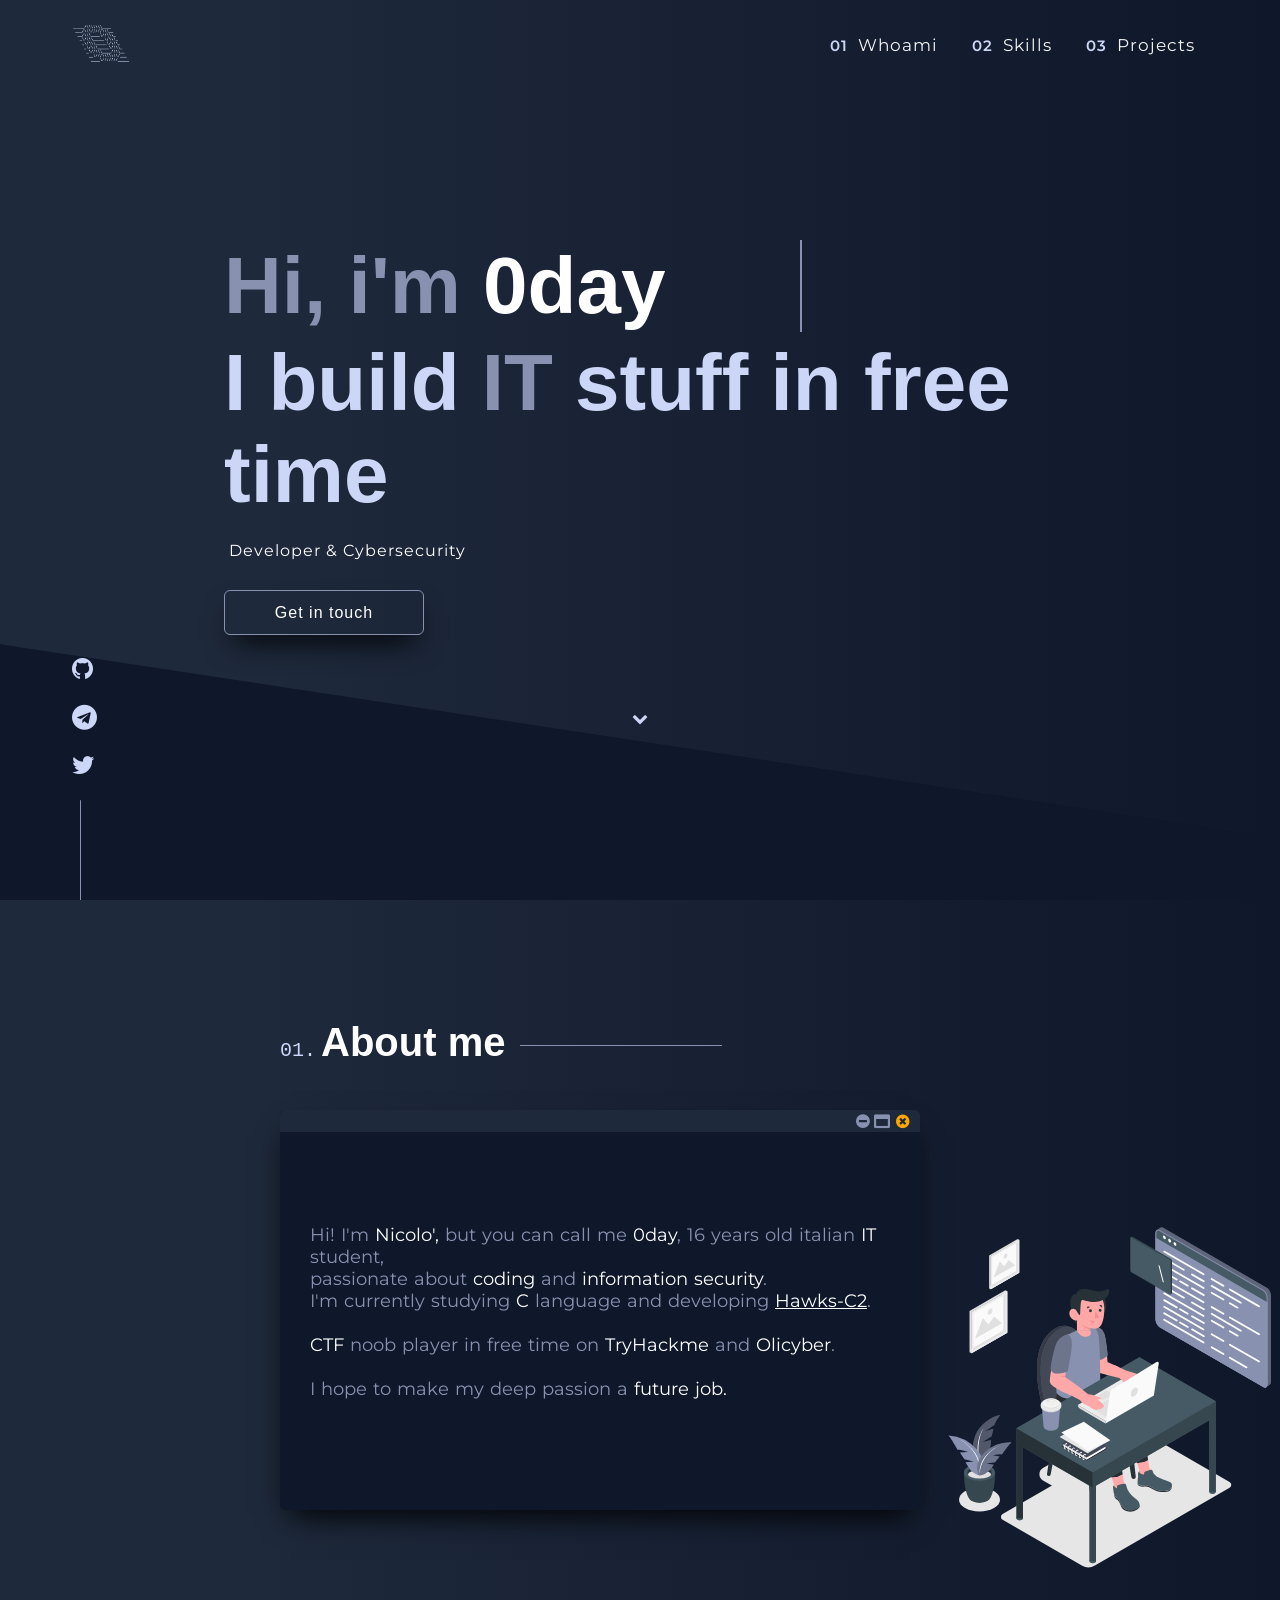
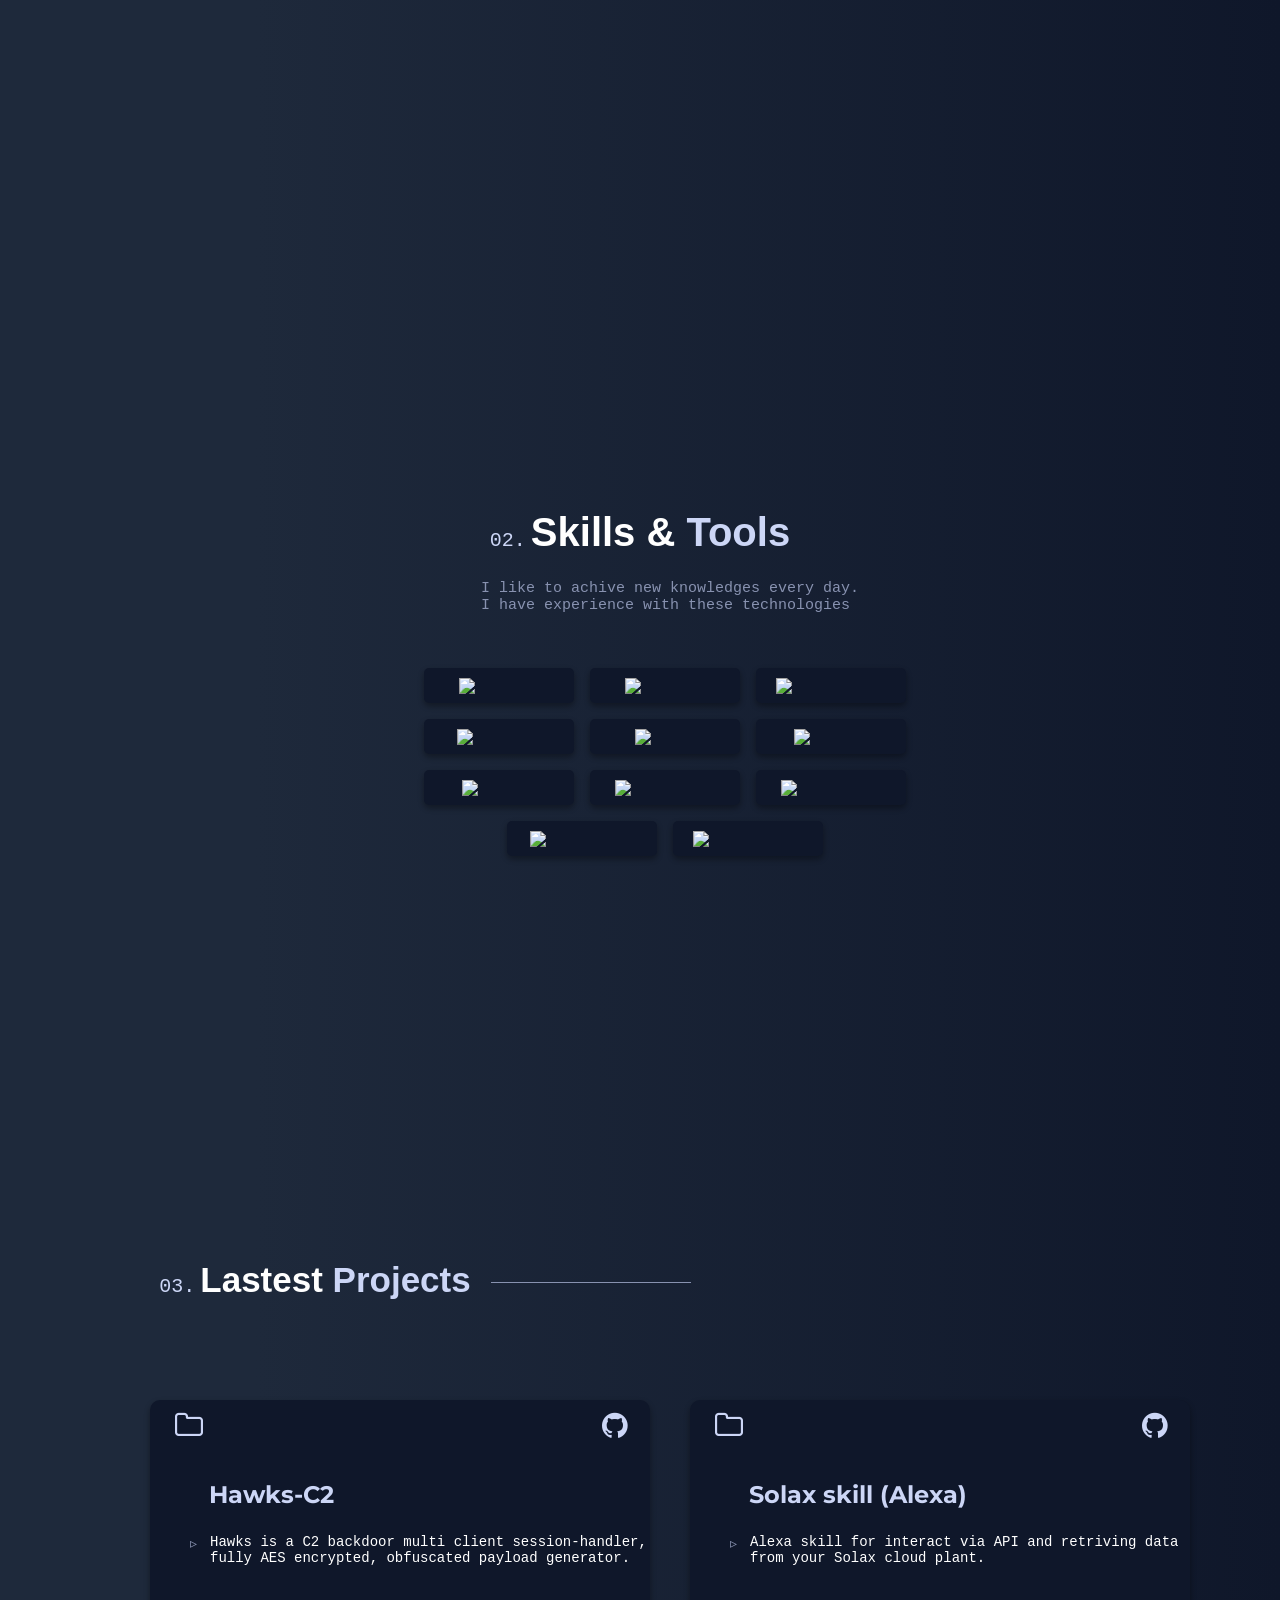
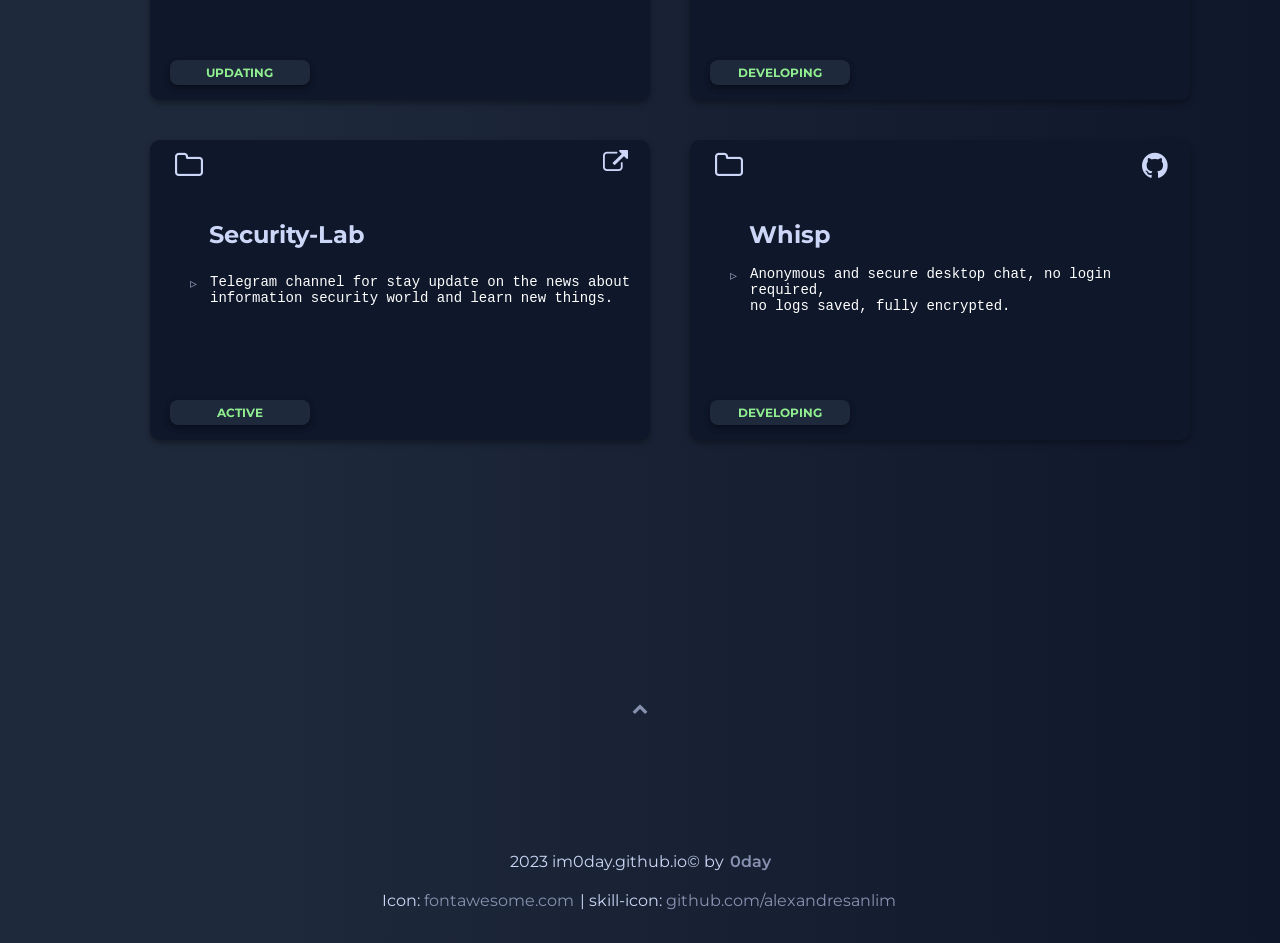
==== commit 428b0fc0: "Update index.html" ====
--- a/index.html
+++ b/index.html
@@ -51,7 +51,7 @@
 <main>
     <div class = "type-box">
         <h1 data-aos-delay = "1000" data-aos = "fade-in" data-aos-duration = "500" class = "main-header">
-            Hi, im <span style = "color: white">0day</span>
+            Hi, i'm <span style = "color: white">0day</span>
         </h1>
         <h1 data-aos-delay = "1200" data-aos = "fade-in" data-aos-duration = "600" class = "main-header-second">
             I build <span style = "color: #8892B0">IT </span>stuff in free time
